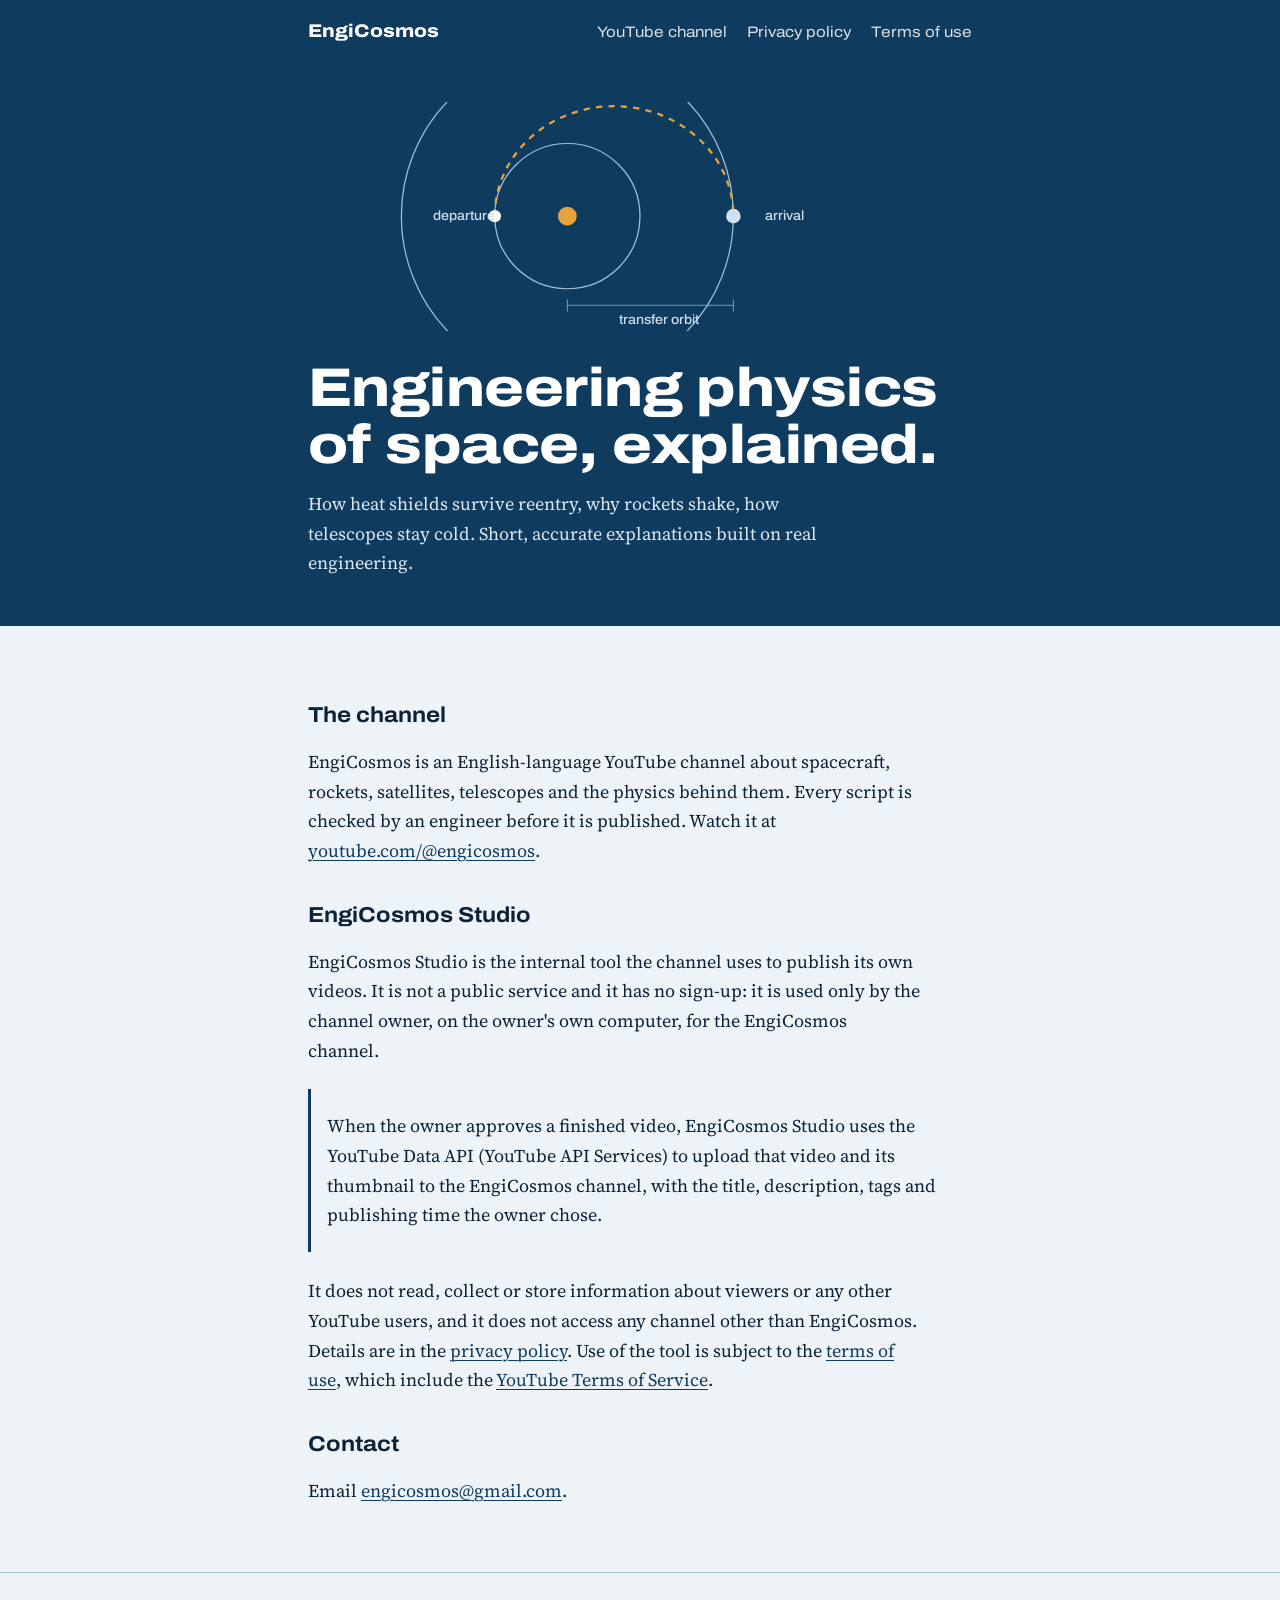
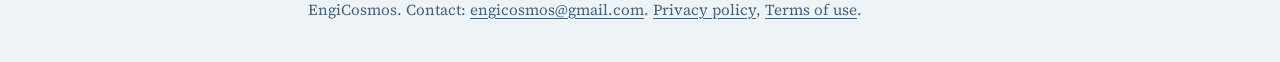
==== index.html @ b3fc9e59 "Add files via upload" ====
<!doctype html><html lang="en"><head><meta charset="utf-8"><meta name="viewport" content="width=device-width, initial-scale=1">
<link rel="preconnect" href="https://fonts.googleapis.com"><link rel="preconnect" href="https://fonts.gstatic.com" crossorigin>
<link href="https://fonts.googleapis.com/css2?family=Archivo:wdth,wght@62..125,400..800&family=Source+Serif+4:opsz,wght@8..60,400;600&display=swap" rel="stylesheet">
<link rel="stylesheet" href="style.css">
<title>EngiCosmos – engineering physics of space</title>
<meta name="description" content="EngiCosmos is a YouTube channel that explains how spacecraft, rockets and telescopes work through engineering physics. EngiCosmos Studio is the channel's internal publishing tool.">
</head><body>
<header class="site"><div class="wrap"><nav aria-label="Main">
<a class="brand" href="index.html">EngiCosmos</a>
<a href="https://www.youtube.com/@engicosmos">YouTube channel</a>
<a href="privacy.html">Privacy policy</a>
<a href="terms.html">Terms of use</a>
</nav></div></header>
<section class="hero"><div class="wrap">
<svg viewBox="0 0 640 220" role="img" aria-label="Line drawing of a transfer orbit from an inner planet to an outer planet around the Sun">
<circle cx="250" cy="110" r="9" fill="#e8a33d"/>
<circle class="trace" cx="250" cy="110" r="70"/><circle class="trace" cx="250" cy="110" r="160"/>
<path class="path" d="M180 110 A115 106 0 0 1 410 110"/>
<circle cx="180" cy="110" r="6" fill="#fff"/><circle cx="410" cy="110" r="7" fill="#cfe0ee"/>
<line class="dim" x1="250" y1="196" x2="410" y2="196"/><line class="dim" x1="250" y1="190" x2="250" y2="202"/><line class="dim" x1="410" y1="190" x2="410" y2="202"/>
<text class="lbl" x="300" y="214">transfer orbit</text><text class="lbl" x="440" y="114">arrival</text><text class="lbl" x="120" y="114">departure</text>
</svg>
<h1>Engineering physics of space, explained.</h1>
<p>How heat shields survive reentry, why rockets shake, how telescopes stay cold. Short, accurate explanations built on real engineering.</p>
</div></section>
<main><div class="wrap">
<h2>The channel</h2>
<p>EngiCosmos is an English-language YouTube channel about spacecraft, rockets, satellites, telescopes and the physics behind them. Every script is checked by an engineer before it is published. Watch it at <a href="https://www.youtube.com/@engicosmos">youtube.com/@engicosmos</a>.</p>
<h2>EngiCosmos Studio</h2>
<p>EngiCosmos Studio is the internal tool the channel uses to publish its own videos. It is not a public service and it has no sign-up: it is used only by the channel owner, on the owner's own computer, for the EngiCosmos channel.</p>
<div class="panel">
<p>When the owner approves a finished video, EngiCosmos Studio uses the YouTube Data API (YouTube API Services) to upload that video and its thumbnail to the EngiCosmos channel, with the title, description, tags and publishing time the owner chose.</p>
</div>
<p>It does not read, collect or store information about viewers or any other YouTube users, and it does not access any channel other than EngiCosmos. Details are in the <a href="privacy.html">privacy policy</a>. Use of the tool is subject to the <a href="terms.html">terms of use</a>, which include the <a href="https://www.youtube.com/t/terms">YouTube Terms of Service</a>.</p>
<h2>Contact</h2>
<p>Email <a href="mailto:engicosmos@gmail.com">engicosmos@gmail.com</a>.</p>
</div></main>
<footer><div class="wrap">EngiCosmos. Contact: <a href="mailto:engicosmos@gmail.com">engicosmos@gmail.com</a>. <a href="privacy.html">Privacy policy</a>, <a href="terms.html">Terms of use</a>.</div></footer></body></html>
---- style.css ----
:root{--ink:#0c2236;--paper:#eef3f7;--plate:#0f3b5f;--line:#9fc1da;--signal:#e8a33d;--muted:#46627a}
*{box-sizing:border-box}
html{-webkit-text-size-adjust:100%}
body{margin:0;background:var(--paper);color:var(--ink);font:400 1.125rem/1.65 "Source Serif 4",Georgia,"Times New Roman",serif}
a{color:var(--plate);text-decoration-thickness:1px;text-underline-offset:3px}
a:hover{text-decoration-thickness:2px}
a:focus-visible{outline:3px solid var(--signal);outline-offset:2px;border-radius:2px}
.wrap{max-width:44rem;margin:0 auto;padding:0 1.25rem}
header.site{background:var(--plate);color:#fff}
header.site nav{display:flex;flex-wrap:wrap;gap:1.25rem;align-items:baseline;padding:1rem 0}
header.site a{color:#fff;font-family:"Archivo",Arial,sans-serif;font-stretch:112%;text-decoration:none}
header.site a.brand{font-weight:800;font-size:1.15rem;margin-right:auto}
header.site a:not(.brand){font-size:.95rem;opacity:.85}
header.site a:hover,header.site a[aria-current]{opacity:1;text-decoration:underline}
.hero{background:var(--plate);color:#fff;padding:1rem 0 3rem}
.hero h1{font-family:"Archivo",Arial,sans-serif;font-stretch:118%;font-weight:800;font-size:clamp(2.1rem,6vw,3.4rem);line-height:1.05;letter-spacing:-.01em;margin:.5rem 0 1rem;max-width:16ch}
.hero p{max-width:34rem;color:#dbe8f2;margin:0}
.hero svg{display:block;width:100%;height:auto;margin:1.5rem 0 1.75rem}
.trace{fill:none;stroke:var(--line);stroke-width:1.2}
.dim{stroke:var(--line);stroke-width:1;opacity:.7}
.path{fill:none;stroke:var(--signal);stroke-width:2.2;stroke-dasharray:6 6}
.lbl{fill:#cfe0ee;font:500 13px "Archivo",Arial,sans-serif;font-stretch:105%}
main{padding:2.5rem 0 3rem}
h1.page{font-family:"Archivo",Arial,sans-serif;font-stretch:115%;font-weight:800;font-size:clamp(1.9rem,5vw,2.6rem);line-height:1.1;margin:0 0 .4rem}
h2{font-family:"Archivo",Arial,sans-serif;font-stretch:110%;font-weight:700;font-size:1.35rem;line-height:1.25;margin:2.25rem 0 .5rem}
p,li{max-width:68ch}
ul{padding-left:1.2rem}
.meta{color:var(--muted);font-size:1rem;margin:0 0 2rem}
.panel{border-left:3px solid var(--plate);padding:.25rem 0 .25rem 1rem;margin:1.5rem 0}
footer{border-top:1px solid var(--line);color:var(--muted);font-size:.95rem;padding:1.5rem 0 2.5rem}
footer a{color:var(--muted)}
@media (prefers-reduced-motion:no-preference){.path{animation:dash 14s linear infinite}@keyframes dash{to{stroke-dashoffset:-240}}}
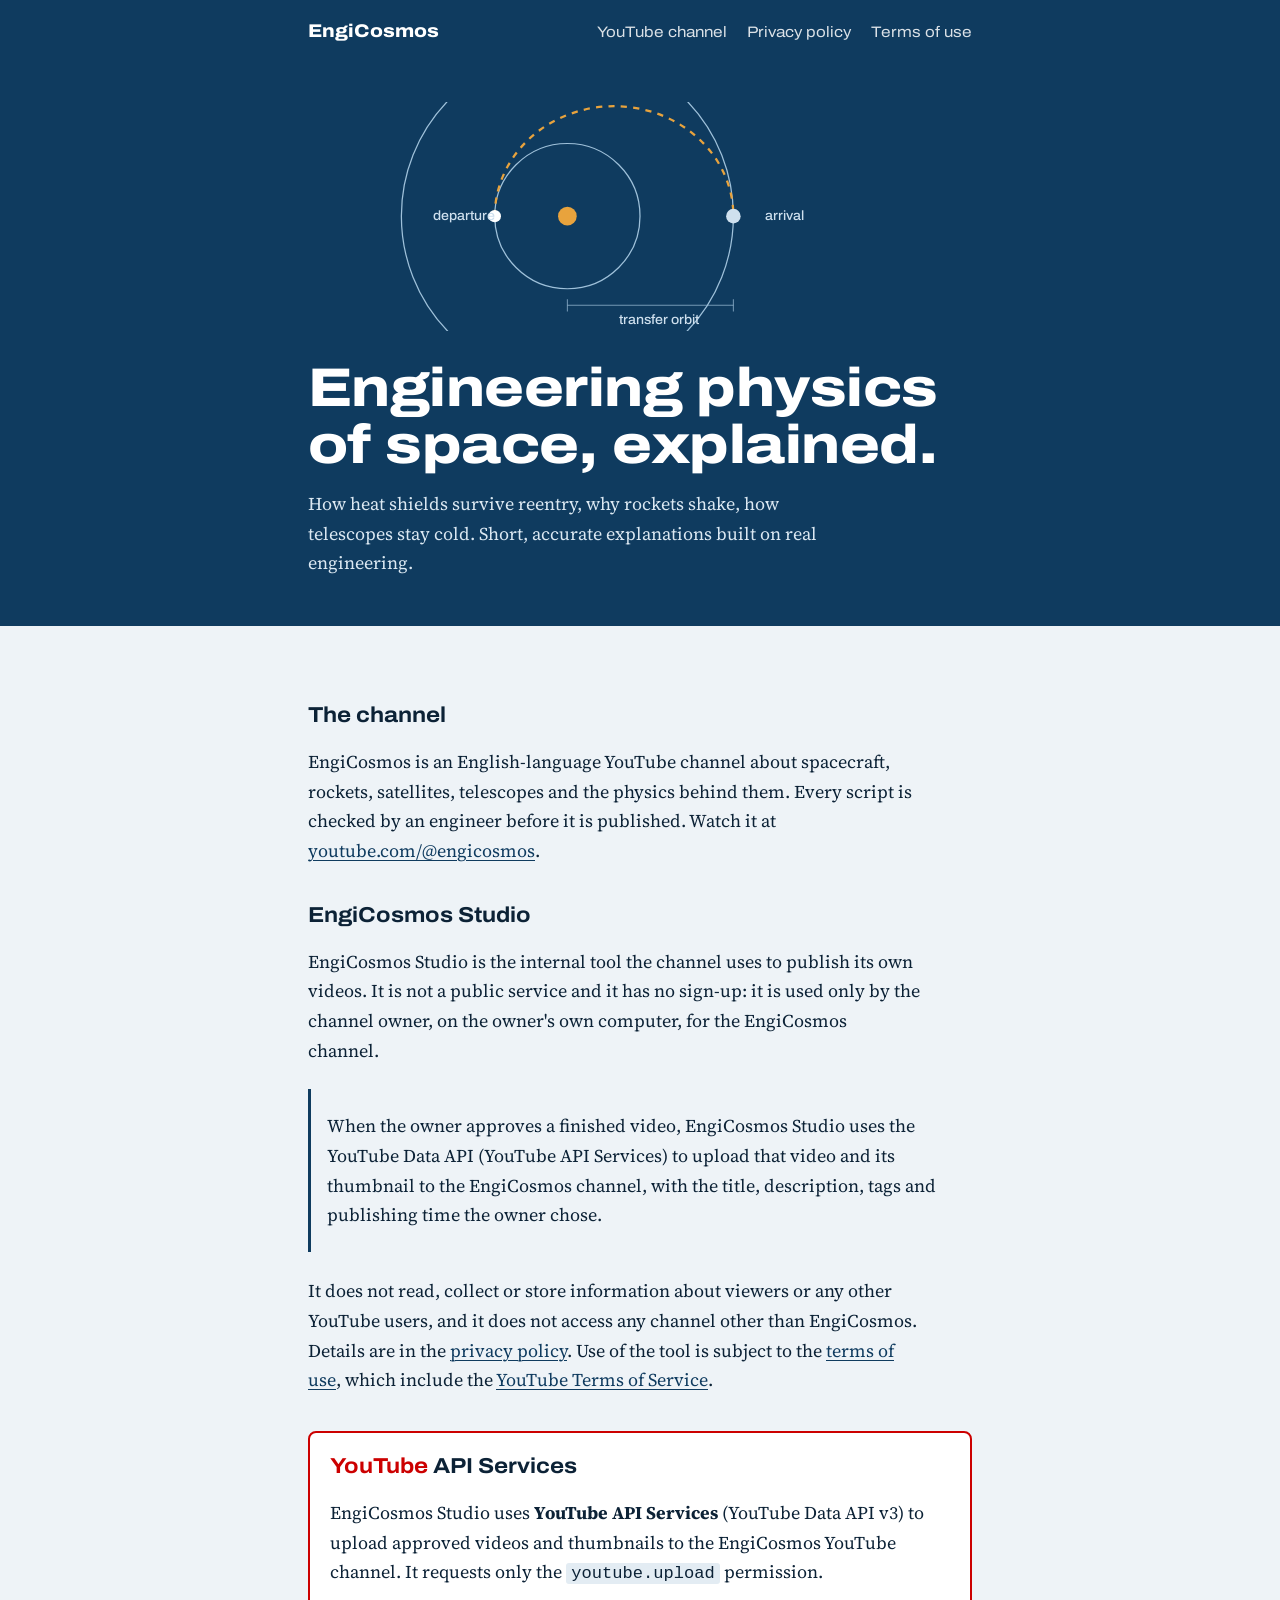
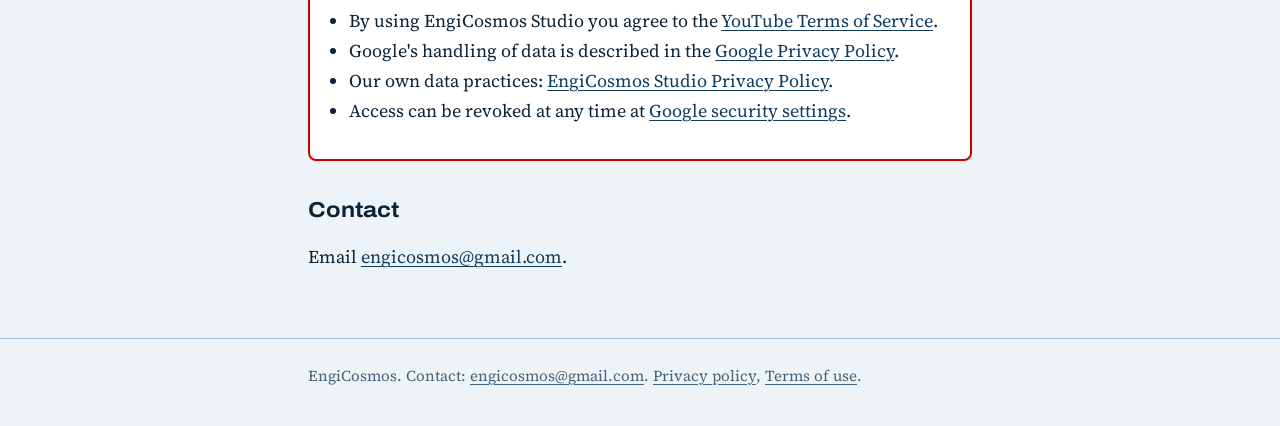
==== commit 28514375: "Add files via upload" ====
--- a/index.html
+++ b/index.html
@@ -32,6 +32,16 @@
 <p>When the owner approves a finished video, EngiCosmos Studio uses the YouTube Data API (YouTube API Services) to upload that video and its thumbnail to the EngiCosmos channel, with the title, description, tags and publishing time the owner chose.</p>
 </div>
 <p>It does not read, collect or store information about viewers or any other YouTube users, and it does not access any channel other than EngiCosmos. Details are in the <a href="privacy.html">privacy policy</a>. Use of the tool is subject to the <a href="terms.html">terms of use</a>, which include the <a href="https://www.youtube.com/t/terms">YouTube Terms of Service</a>.</p>
+<section class="yt" aria-labelledby="yt-h">
+<h2 id="yt-h"><span class="ytword">YouTube</span> API Services</h2>
+<p>EngiCosmos Studio uses <strong>YouTube API Services</strong> (YouTube Data API v3) to upload approved videos and thumbnails to the EngiCosmos YouTube channel. It requests only the <code>youtube.upload</code> permission.</p>
+<ul>
+<li>By using EngiCosmos Studio you agree to the <a href="https://www.youtube.com/t/terms">YouTube Terms of Service</a>.</li>
+<li>Google's handling of data is described in the <a href="https://policies.google.com/privacy">Google Privacy Policy</a>.</li>
+<li>Our own data practices: <a href="privacy.html">EngiCosmos Studio Privacy Policy</a>.</li>
+<li>Access can be revoked at any time at <a href="https://security.google.com/settings/security/permissions">Google security settings</a>.</li>
+</ul>
+</section>
 <h2>Contact</h2>
 <p>Email <a href="mailto:engicosmos@gmail.com">engicosmos@gmail.com</a>.</p>
 </div></main>
--- a/style.css
+++ b/style.css
@@ -30,3 +30,7 @@
 footer{border-top:1px solid var(--line);color:var(--muted);font-size:.95rem;padding:1.5rem 0 2.5rem}
 footer a{color:var(--muted)}
 @media (prefers-reduced-motion:no-preference){.path{animation:dash 14s linear infinite}@keyframes dash{to{stroke-dashoffset:-240}}}
+.yt{border:2px solid #cc0000;border-radius:8px;padding:.5rem 1.25rem 1rem;margin:2.25rem 0;background:#fff}
+.yt h2{margin-top:.75rem}
+.ytword{color:#cc0000}
+code{font-size:.95em;background:#e3ecf3;padding:.05em .3em;border-radius:3px}
